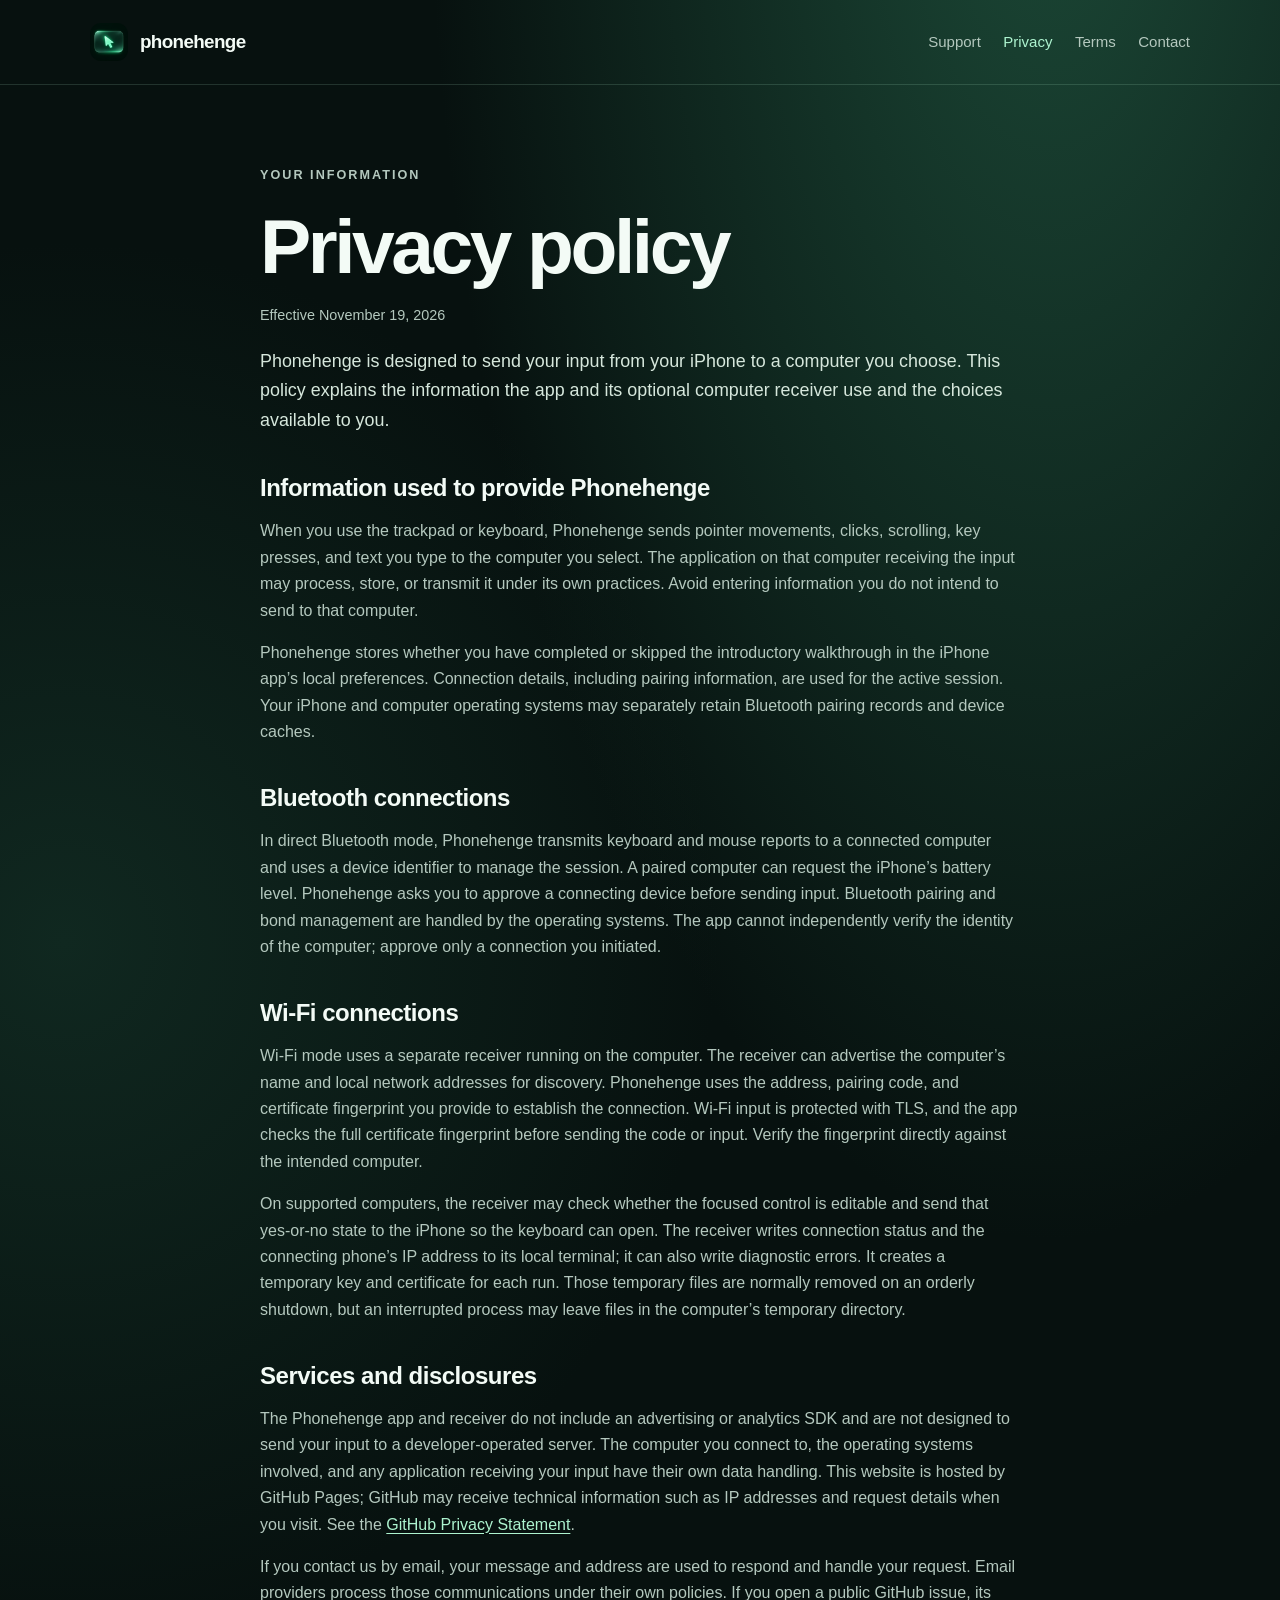
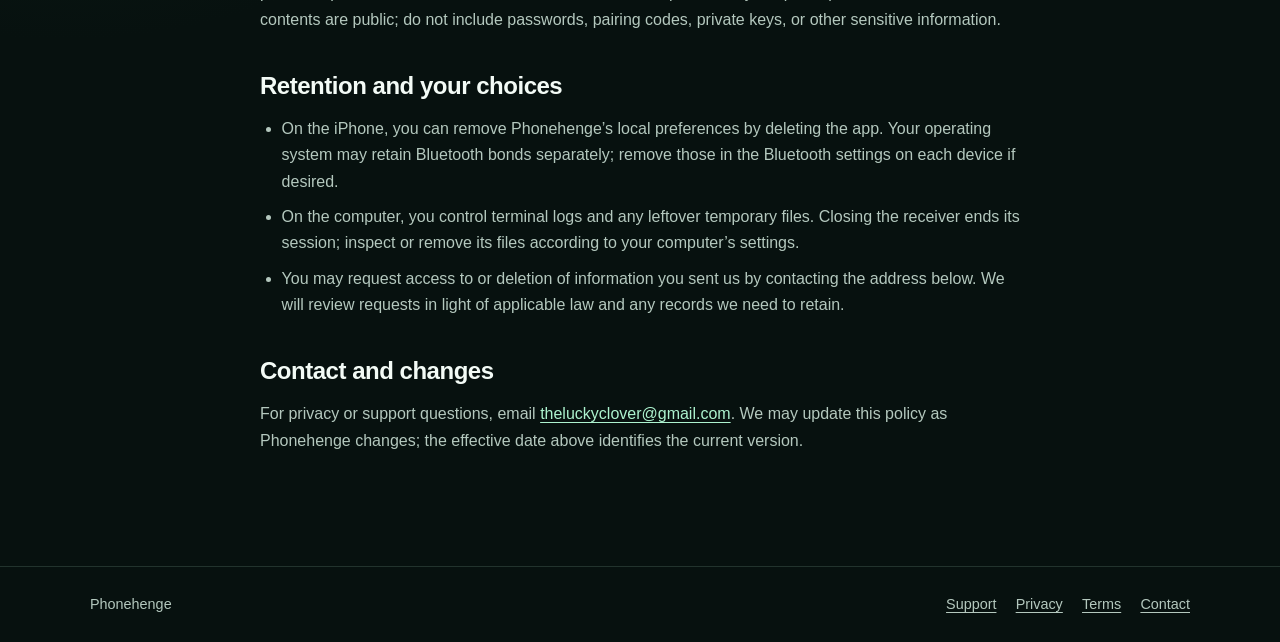
==== privacy.html @ 4506eaed "Create Phonehenge support and privacy site" ====
<!doctype html>
<html lang="en">
<head><meta charset="utf-8"><meta name="viewport" content="width=device-width, initial-scale=1"><meta name="description" content="How Phonehenge handles connection information and input data."><meta name="theme-color" content="#07110f"><title>Privacy policy — Phonehenge</title><link rel="icon" type="image/png" href="assets/phonehenge-icon.png"><link rel="stylesheet" href="styles.css"></head>
<body>
<a class="skip" href="#main">Skip to content</a>
<header class="site-header"><div class="wrap nav"><a class="brand" href="index.html"><img src="assets/phonehenge-icon.png" alt="" width="38" height="38">phonehenge</a><nav class="nav-links" aria-label="Main navigation"><a href="index.html">Support</a><a href="privacy.html" aria-current="page">Privacy</a><a href="terms.html">Terms</a><a href="mailto:theluckyclover@gmail.com">Contact</a></nav></div></header>
<main id="main"><article class="wrap legal">
<p class="eyebrow">Your information</p><h1>Privacy policy</h1><p class="updated">Effective November 19, 2026</p>
<p class="intro">Phonehenge is designed to send your input from your iPhone to a computer you choose. This policy explains the information the app and its optional computer receiver use and the choices available to you.</p>
<h2>Information used to provide Phonehenge</h2>
<p>When you use the trackpad or keyboard, Phonehenge sends pointer movements, clicks, scrolling, key presses, and text you type to the computer you select. The application on that computer receiving the input may process, store, or transmit it under its own practices. Avoid entering information you do not intend to send to that computer.</p>
<p>Phonehenge stores whether you have completed or skipped the introductory walkthrough in the iPhone app’s local preferences. Connection details, including pairing information, are used for the active session. Your iPhone and computer operating systems may separately retain Bluetooth pairing records and device caches.</p>
<h2>Bluetooth connections</h2>
<p>In direct Bluetooth mode, Phonehenge transmits keyboard and mouse reports to a connected computer and uses a device identifier to manage the session. A paired computer can request the iPhone’s battery level. Phonehenge asks you to approve a connecting device before sending input. Bluetooth pairing and bond management are handled by the operating systems. The app cannot independently verify the identity of the computer; approve only a connection you initiated.</p>
<h2>Wi-Fi connections</h2>
<p>Wi-Fi mode uses a separate receiver running on the computer. The receiver can advertise the computer’s name and local network addresses for discovery. Phonehenge uses the address, pairing code, and certificate fingerprint you provide to establish the connection. Wi-Fi input is protected with TLS, and the app checks the full certificate fingerprint before sending the code or input. Verify the fingerprint directly against the intended computer.</p>
<p>On supported computers, the receiver may check whether the focused control is editable and send that yes-or-no state to the iPhone so the keyboard can open. The receiver writes connection status and the connecting phone’s IP address to its local terminal; it can also write diagnostic errors. It creates a temporary key and certificate for each run. Those temporary files are normally removed on an orderly shutdown, but an interrupted process may leave files in the computer’s temporary directory.</p>
<h2>Services and disclosures</h2>
<p>The Phonehenge app and receiver do not include an advertising or analytics SDK and are not designed to send your input to a developer-operated server. The computer you connect to, the operating systems involved, and any application receiving your input have their own data handling. This website is hosted by GitHub Pages; GitHub may receive technical information such as IP addresses and request details when you visit. See the <a href="https://docs.github.com/en/site-policy/privacy-policies/github-privacy-statement">GitHub Privacy Statement</a>.</p>
<p>If you contact us by email, your message and address are used to respond and handle your request. Email providers process those communications under their own policies. If you open a public GitHub issue, its contents are public; do not include passwords, pairing codes, private keys, or other sensitive information.</p>
<h2>Retention and your choices</h2>
<ul>
  <li>On the iPhone, you can remove Phonehenge’s local preferences by deleting the app. Your operating system may retain Bluetooth bonds separately; remove those in the Bluetooth settings on each device if desired.</li>
  <li>On the computer, you control terminal logs and any leftover temporary files. Closing the receiver ends its session; inspect or remove its files according to your computer’s settings.</li>
  <li>You may request access to or deletion of information you sent us by contacting the address below. We will review requests in light of applicable law and any records we need to retain.</li>
</ul>
<h2>Contact and changes</h2>
<p>For privacy or support questions, email <a href="mailto:theluckyclover@gmail.com">theluckyclover@gmail.com</a>. We may update this policy as Phonehenge changes; the effective date above identifies the current version.</p>
</article></main>
<footer><div class="wrap footer-inner"><span>Phonehenge</span><nav class="footer-links" aria-label="Footer navigation"><a href="index.html">Support</a><a href="privacy.html">Privacy</a><a href="terms.html">Terms</a><a href="mailto:theluckyclover@gmail.com">Contact</a></nav></div></footer>
</body></html>
---- styles.css ----
:root{color-scheme:dark;--bg:#07110f;--panel:#10201c;--panel2:#142a23;--text:#f3fbf6;--muted:#b4c8be;--accent:#adf3cf;--line:rgba(190,245,214,.15);--max:1100px;font-family:ui-sans-serif,-apple-system,BlinkMacSystemFont,"Segoe UI",sans-serif}*{box-sizing:border-box}html{scroll-behavior:smooth}body{margin:0;background:radial-gradient(ellipse at 82% -10%,#1c4937 0,transparent 42%),radial-gradient(ellipse at 5% 42%,#102820 0,transparent 38%),var(--bg);color:var(--text);line-height:1.65}a{color:var(--accent);text-underline-offset:.2em}a:hover{text-decoration-thickness:2px}a:focus-visible{outline:3px solid var(--accent);outline-offset:4px;border-radius:3px}.skip{position:absolute;top:-4rem;left:1rem;background:var(--accent);color:#06120c;padding:.6rem 1rem;z-index:5}.skip:focus{top:1rem}.wrap{width:min(var(--max),calc(100% - 3rem));margin:auto}.site-header{border-bottom:1px solid var(--line)}.nav{min-height:84px;display:flex;align-items:center;justify-content:space-between;gap:1.5rem}.brand{display:inline-flex;align-items:center;gap:.75rem;text-decoration:none;color:var(--text);font-size:1.18rem;font-weight:750;letter-spacing:-.035em}.brand img{width:38px;height:38px;border-radius:11px}.nav-links{display:flex;align-items:center;gap:1.4rem;flex-wrap:wrap}.nav-links a{font-size:.94rem;color:var(--muted);text-decoration:none}.nav-links a:hover,.nav-links a[aria-current=page]{color:var(--accent)}main{min-height:65vh}.hero{display:grid;grid-template-columns:1.15fr .85fr;gap:4rem;align-items:center;padding:7rem 0 6rem}.eyebrow{color:var(--accent);font-size:.79rem;font-weight:750;letter-spacing:.16em;text-transform:uppercase;margin:0 0 1.1rem}h1,h2,h3{line-height:1.12;letter-spacing:-.045em;margin:0}h1{font-size:clamp(3.4rem,8vw,6.6rem);max-width:10ch;font-weight:750}h2{font-size:clamp(2rem,4vw,3rem)}h3{font-size:1.16rem;letter-spacing:-.02em}.lead{font-size:clamp(1.05rem,1.8vw,1.25rem);color:var(--muted);max-width:39rem;margin:1.6rem 0 2rem}.button{display:inline-flex;justify-content:center;align-items:center;min-height:48px;padding:.75rem 1.15rem;border-radius:13px;text-decoration:none;font-weight:700;background:var(--accent);color:#07150e;border:1px solid var(--accent)}.button.secondary{background:transparent;color:var(--text);border-color:rgba(200,255,222,.24)}.actions{display:flex;gap:.8rem;flex-wrap:wrap}.hero-visual{position:relative;min-height:385px;display:grid;place-items:center;border:1px solid var(--line);border-radius:36px;background:linear-gradient(140deg,rgba(173,243,207,.13),rgba(173,243,207,.025));box-shadow:0 30px 100px rgba(0,0,0,.25),inset 0 1px 0 rgba(255,255,255,.08);overflow:hidden}.hero-visual:before{content:"";position:absolute;width:240px;height:240px;border-radius:50%;background:rgba(58,233,151,.14);filter:blur(55px)}.hero-visual img{position:relative;width:min(62%,270px);aspect-ratio:1;border-radius:24%;box-shadow:0 28px 60px rgba(0,0,0,.35)}.section{padding:4.5rem 0;border-top:1px solid var(--line)}.section-head{max-width:700px;margin-bottom:2rem}.section-head p,.subtle{color:var(--muted)}.grid{display:grid;grid-template-columns:repeat(3,1fr);gap:1rem}.card{padding:1.5rem;border:1px solid var(--line);border-radius:20px;background:linear-gradient(135deg,rgba(255,255,255,.055),rgba(255,255,255,.015))}.card p{color:var(--muted);margin:.7rem 0 0}.badge{display:inline-block;border:1px solid rgba(173,243,207,.25);border-radius:999px;color:var(--accent);font-size:.8rem;font-weight:700;padding:.25rem .65rem;margin-bottom:1rem}.contact{display:flex;justify-content:space-between;align-items:center;gap:2rem}.legal{max-width:760px;padding:5rem 0 6rem}.legal h1{font-size:clamp(2.8rem,6vw,4.8rem);max-width:none}.legal h2{font-size:1.5rem;margin:2.5rem 0 .7rem;letter-spacing:-.02em}.legal p,.legal li{color:var(--muted)}.legal ul{padding-left:1.35rem}.legal li+li{margin-top:.55rem}.legal .intro{font-size:1.12rem;margin:1.2rem 0;color:#d6e7dc}.legal .updated{color:var(--muted);font-size:.9rem}footer{border-top:1px solid var(--line);padding:1.6rem 0;color:var(--muted);font-size:.9rem}.footer-inner{display:flex;justify-content:space-between;align-items:center;gap:1.2rem;flex-wrap:wrap}.footer-links{display:flex;gap:1.2rem;flex-wrap:wrap}.footer-links a{color:var(--muted)}@media(max-width:750px){.wrap{width:min(var(--max),calc(100% - 2rem))}.nav{padding:1rem 0;align-items:flex-start;flex-direction:column;gap:.8rem}.nav-links{gap:1rem}.hero{grid-template-columns:1fr;gap:2.5rem;padding:4.5rem 0 4rem}.hero-visual{min-height:300px}.grid{grid-template-columns:1fr}.section{padding:3.5rem 0}.contact{align-items:flex-start;flex-direction:column}.legal{padding:3.5rem 0 4.5rem}}@media(prefers-reduced-motion:reduce){html{scroll-behavior:auto}}
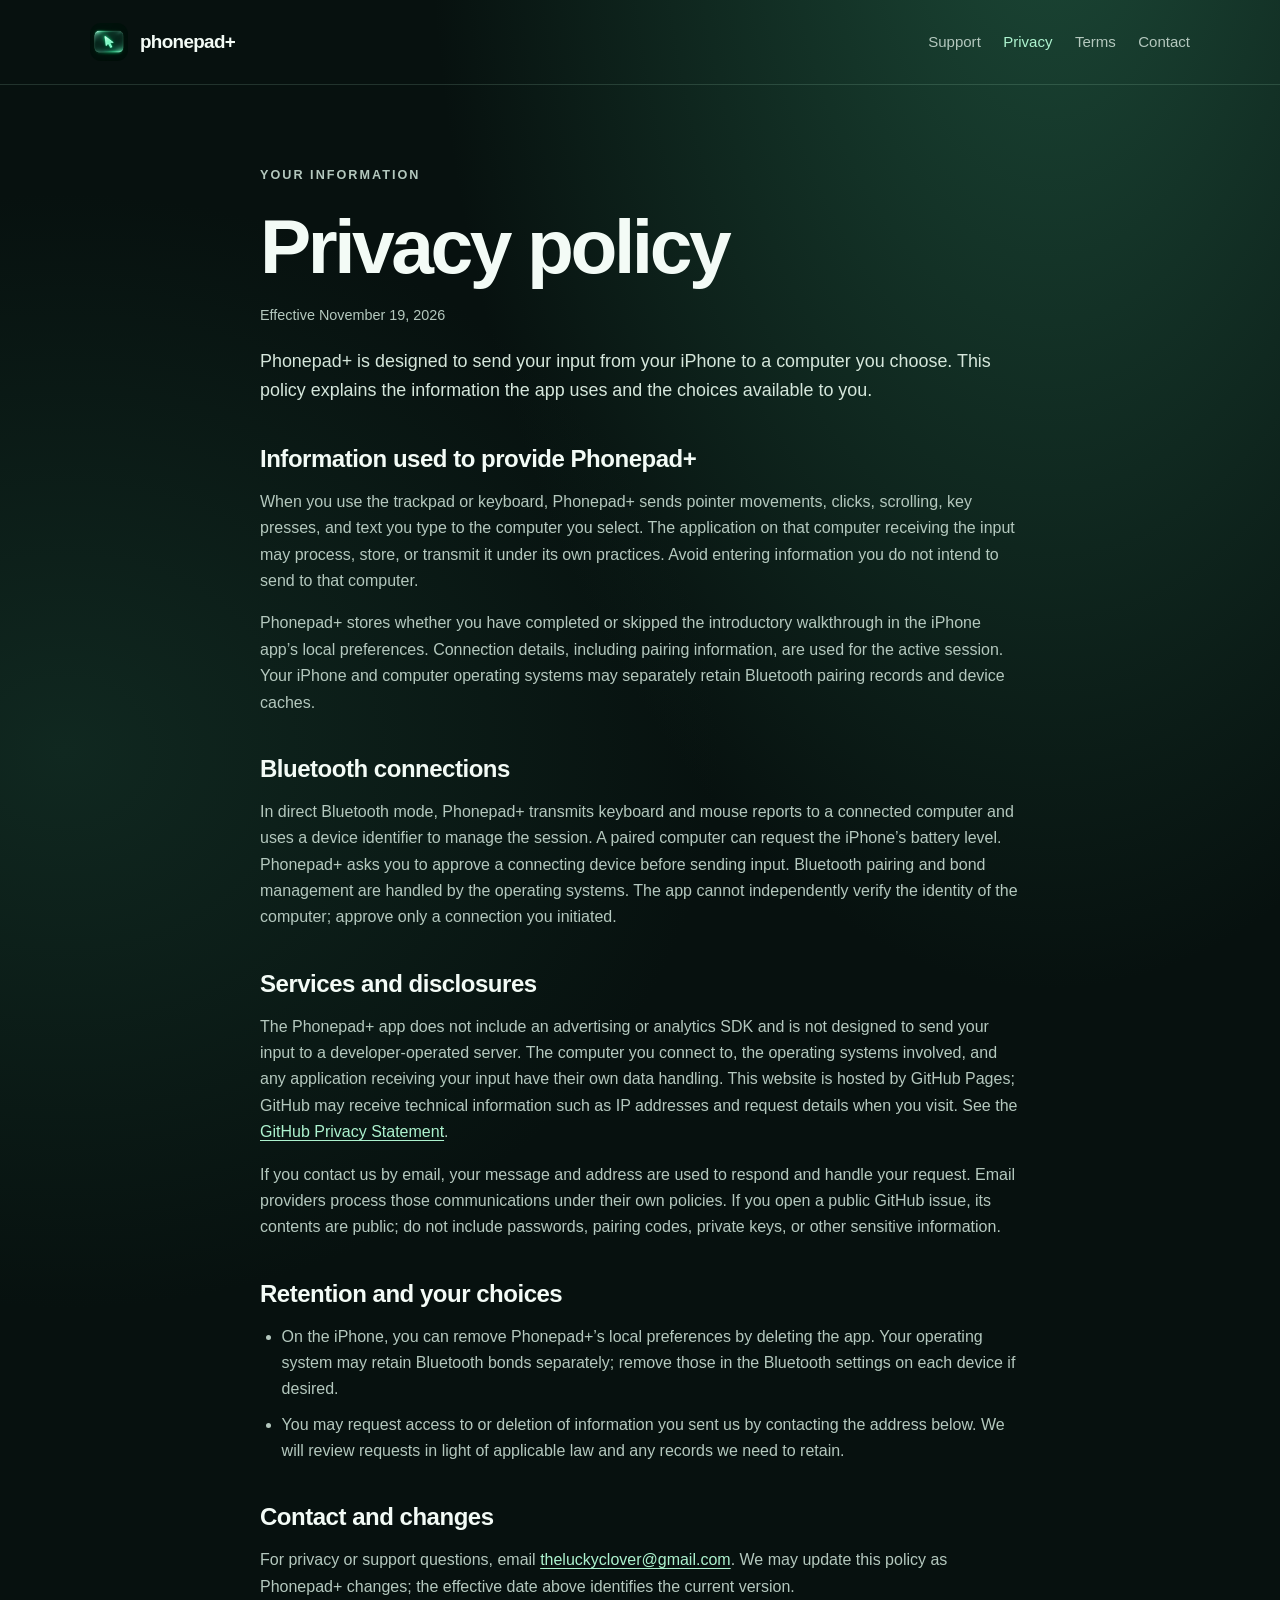
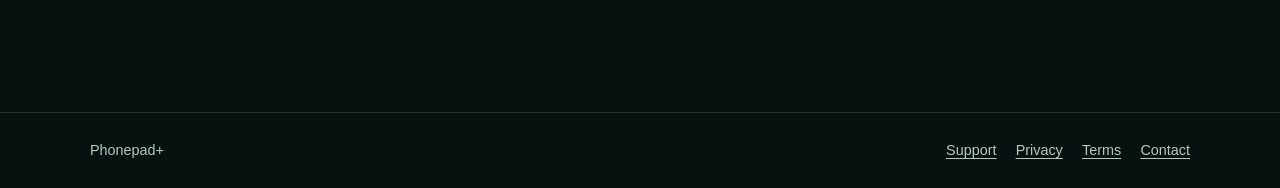
==== commit 9d524c7b: "Update support site for Bluetooth-only Phonepad+" ====
--- a/privacy.html
+++ b/privacy.html
@@ -1,31 +1,27 @@
 <!doctype html>
 <html lang="en">
-<head><meta charset="utf-8"><meta name="viewport" content="width=device-width, initial-scale=1"><meta name="description" content="How Phonehenge handles connection information and input data."><meta name="theme-color" content="#07110f"><title>Privacy policy — Phonehenge</title><link rel="icon" type="image/png" href="assets/phonehenge-icon.png"><link rel="stylesheet" href="styles.css"></head>
+<head><meta charset="utf-8"><meta name="viewport" content="width=device-width, initial-scale=1"><meta name="description" content="How Phonepad+ handles connection information and input data."><meta name="theme-color" content="#07110f"><title>Privacy policy — Phonepad+</title><link rel="icon" type="image/png" href="assets/phonepad-plus-icon.png"><link rel="stylesheet" href="styles.css"></head>
 <body>
 <a class="skip" href="#main">Skip to content</a>
-<header class="site-header"><div class="wrap nav"><a class="brand" href="index.html"><img src="assets/phonehenge-icon.png" alt="" width="38" height="38">phonehenge</a><nav class="nav-links" aria-label="Main navigation"><a href="index.html">Support</a><a href="privacy.html" aria-current="page">Privacy</a><a href="terms.html">Terms</a><a href="mailto:theluckyclover@gmail.com">Contact</a></nav></div></header>
+<header class="site-header"><div class="wrap nav"><a class="brand" href="index.html"><img src="assets/phonepad-plus-icon.png" alt="" width="38" height="38">phonepad+</a><nav class="nav-links" aria-label="Main navigation"><a href="index.html">Support</a><a href="privacy.html" aria-current="page">Privacy</a><a href="terms.html">Terms</a><a href="mailto:theluckyclover@gmail.com">Contact</a></nav></div></header>
 <main id="main"><article class="wrap legal">
 <p class="eyebrow">Your information</p><h1>Privacy policy</h1><p class="updated">Effective November 19, 2026</p>
-<p class="intro">Phonehenge is designed to send your input from your iPhone to a computer you choose. This policy explains the information the app and its optional computer receiver use and the choices available to you.</p>
-<h2>Information used to provide Phonehenge</h2>
-<p>When you use the trackpad or keyboard, Phonehenge sends pointer movements, clicks, scrolling, key presses, and text you type to the computer you select. The application on that computer receiving the input may process, store, or transmit it under its own practices. Avoid entering information you do not intend to send to that computer.</p>
-<p>Phonehenge stores whether you have completed or skipped the introductory walkthrough in the iPhone app’s local preferences. Connection details, including pairing information, are used for the active session. Your iPhone and computer operating systems may separately retain Bluetooth pairing records and device caches.</p>
+<p class="intro">Phonepad+ is designed to send your input from your iPhone to a computer you choose. This policy explains the information the app uses and the choices available to you.</p>
+<h2>Information used to provide Phonepad+</h2>
+<p>When you use the trackpad or keyboard, Phonepad+ sends pointer movements, clicks, scrolling, key presses, and text you type to the computer you select. The application on that computer receiving the input may process, store, or transmit it under its own practices. Avoid entering information you do not intend to send to that computer.</p>
+<p>Phonepad+ stores whether you have completed or skipped the introductory walkthrough in the iPhone app’s local preferences. Connection details, including pairing information, are used for the active session. Your iPhone and computer operating systems may separately retain Bluetooth pairing records and device caches.</p>
 <h2>Bluetooth connections</h2>
-<p>In direct Bluetooth mode, Phonehenge transmits keyboard and mouse reports to a connected computer and uses a device identifier to manage the session. A paired computer can request the iPhone’s battery level. Phonehenge asks you to approve a connecting device before sending input. Bluetooth pairing and bond management are handled by the operating systems. The app cannot independently verify the identity of the computer; approve only a connection you initiated.</p>
-<h2>Wi-Fi connections</h2>
-<p>Wi-Fi mode uses a separate receiver running on the computer. The receiver can advertise the computer’s name and local network addresses for discovery. Phonehenge uses the address, pairing code, and certificate fingerprint you provide to establish the connection. Wi-Fi input is protected with TLS, and the app checks the full certificate fingerprint before sending the code or input. Verify the fingerprint directly against the intended computer.</p>
-<p>On supported computers, the receiver may check whether the focused control is editable and send that yes-or-no state to the iPhone so the keyboard can open. The receiver writes connection status and the connecting phone’s IP address to its local terminal; it can also write diagnostic errors. It creates a temporary key and certificate for each run. Those temporary files are normally removed on an orderly shutdown, but an interrupted process may leave files in the computer’s temporary directory.</p>
+<p>In direct Bluetooth mode, Phonepad+ transmits keyboard and mouse reports to a connected computer and uses a device identifier to manage the session. A paired computer can request the iPhone’s battery level. Phonepad+ asks you to approve a connecting device before sending input. Bluetooth pairing and bond management are handled by the operating systems. The app cannot independently verify the identity of the computer; approve only a connection you initiated.</p>
 <h2>Services and disclosures</h2>
-<p>The Phonehenge app and receiver do not include an advertising or analytics SDK and are not designed to send your input to a developer-operated server. The computer you connect to, the operating systems involved, and any application receiving your input have their own data handling. This website is hosted by GitHub Pages; GitHub may receive technical information such as IP addresses and request details when you visit. See the <a href="https://docs.github.com/en/site-policy/privacy-policies/github-privacy-statement">GitHub Privacy Statement</a>.</p>
+<p>The Phonepad+ app does not include an advertising or analytics SDK and is not designed to send your input to a developer-operated server. The computer you connect to, the operating systems involved, and any application receiving your input have their own data handling. This website is hosted by GitHub Pages; GitHub may receive technical information such as IP addresses and request details when you visit. See the <a href="https://docs.github.com/en/site-policy/privacy-policies/github-privacy-statement">GitHub Privacy Statement</a>.</p>
 <p>If you contact us by email, your message and address are used to respond and handle your request. Email providers process those communications under their own policies. If you open a public GitHub issue, its contents are public; do not include passwords, pairing codes, private keys, or other sensitive information.</p>
 <h2>Retention and your choices</h2>
 <ul>
-  <li>On the iPhone, you can remove Phonehenge’s local preferences by deleting the app. Your operating system may retain Bluetooth bonds separately; remove those in the Bluetooth settings on each device if desired.</li>
-  <li>On the computer, you control terminal logs and any leftover temporary files. Closing the receiver ends its session; inspect or remove its files according to your computer’s settings.</li>
+  <li>On the iPhone, you can remove Phonepad+’s local preferences by deleting the app. Your operating system may retain Bluetooth bonds separately; remove those in the Bluetooth settings on each device if desired.</li>
   <li>You may request access to or deletion of information you sent us by contacting the address below. We will review requests in light of applicable law and any records we need to retain.</li>
 </ul>
 <h2>Contact and changes</h2>
-<p>For privacy or support questions, email <a href="mailto:theluckyclover@gmail.com">theluckyclover@gmail.com</a>. We may update this policy as Phonehenge changes; the effective date above identifies the current version.</p>
+<p>For privacy or support questions, email <a href="mailto:theluckyclover@gmail.com">theluckyclover@gmail.com</a>. We may update this policy as Phonepad+ changes; the effective date above identifies the current version.</p>
 </article></main>
-<footer><div class="wrap footer-inner"><span>Phonehenge</span><nav class="footer-links" aria-label="Footer navigation"><a href="index.html">Support</a><a href="privacy.html">Privacy</a><a href="terms.html">Terms</a><a href="mailto:theluckyclover@gmail.com">Contact</a></nav></div></footer>
+<footer><div class="wrap footer-inner"><span>Phonepad+</span><nav class="footer-links" aria-label="Footer navigation"><a href="index.html">Support</a><a href="privacy.html">Privacy</a><a href="terms.html">Terms</a><a href="mailto:theluckyclover@gmail.com">Contact</a></nav></div></footer>
 </body></html>
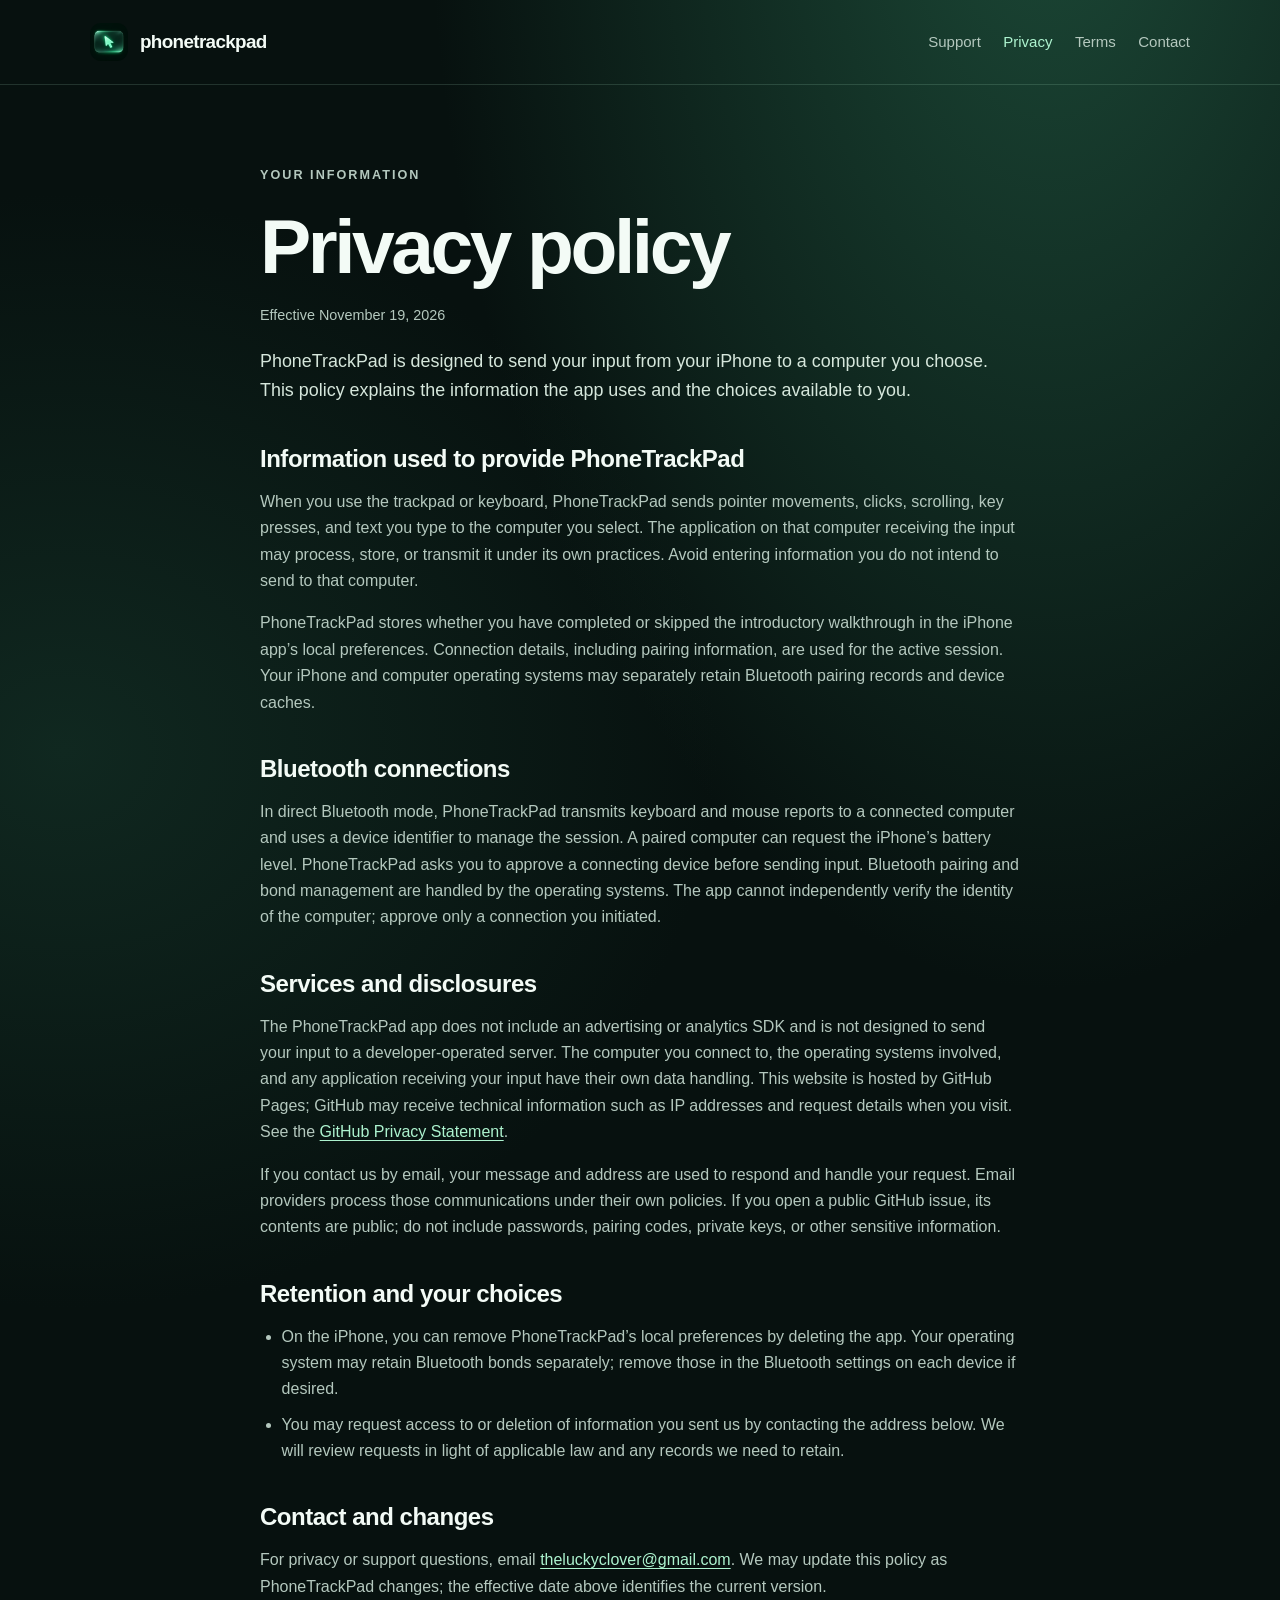
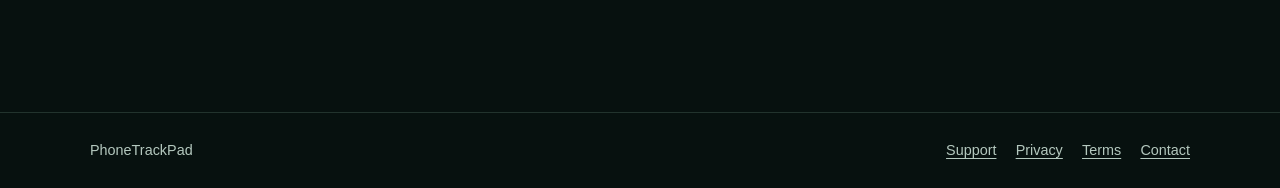
==== commit fd601e14: "Update public pages for PhoneTrackPad" ====
--- a/privacy.html
+++ b/privacy.html
@@ -1,27 +1,27 @@
 <!doctype html>
 <html lang="en">
-<head><meta charset="utf-8"><meta name="viewport" content="width=device-width, initial-scale=1"><meta name="description" content="How Phonepad+ handles connection information and input data."><meta name="theme-color" content="#07110f"><title>Privacy policy — Phonepad+</title><link rel="icon" type="image/png" href="assets/phonepad-plus-icon.png"><link rel="stylesheet" href="styles.css"></head>
+<head><meta charset="utf-8"><meta name="viewport" content="width=device-width, initial-scale=1"><meta name="description" content="How PhoneTrackPad handles connection information and input data."><meta name="theme-color" content="#07110f"><title>Privacy policy — PhoneTrackPad</title><link rel="icon" type="image/png" href="assets/phonepad-plus-icon.png"><link rel="stylesheet" href="styles.css"></head>
 <body>
 <a class="skip" href="#main">Skip to content</a>
-<header class="site-header"><div class="wrap nav"><a class="brand" href="index.html"><img src="assets/phonepad-plus-icon.png" alt="" width="38" height="38">phonepad+</a><nav class="nav-links" aria-label="Main navigation"><a href="index.html">Support</a><a href="privacy.html" aria-current="page">Privacy</a><a href="terms.html">Terms</a><a href="mailto:theluckyclover@gmail.com">Contact</a></nav></div></header>
+<header class="site-header"><div class="wrap nav"><a class="brand" href="index.html"><img src="assets/phonepad-plus-icon.png" alt="" width="38" height="38">phonetrackpad</a><nav class="nav-links" aria-label="Main navigation"><a href="index.html">Support</a><a href="privacy.html" aria-current="page">Privacy</a><a href="terms.html">Terms</a><a href="mailto:theluckyclover@gmail.com">Contact</a></nav></div></header>
 <main id="main"><article class="wrap legal">
 <p class="eyebrow">Your information</p><h1>Privacy policy</h1><p class="updated">Effective November 19, 2026</p>
-<p class="intro">Phonepad+ is designed to send your input from your iPhone to a computer you choose. This policy explains the information the app uses and the choices available to you.</p>
-<h2>Information used to provide Phonepad+</h2>
-<p>When you use the trackpad or keyboard, Phonepad+ sends pointer movements, clicks, scrolling, key presses, and text you type to the computer you select. The application on that computer receiving the input may process, store, or transmit it under its own practices. Avoid entering information you do not intend to send to that computer.</p>
-<p>Phonepad+ stores whether you have completed or skipped the introductory walkthrough in the iPhone app’s local preferences. Connection details, including pairing information, are used for the active session. Your iPhone and computer operating systems may separately retain Bluetooth pairing records and device caches.</p>
+<p class="intro">PhoneTrackPad is designed to send your input from your iPhone to a computer you choose. This policy explains the information the app uses and the choices available to you.</p>
+<h2>Information used to provide PhoneTrackPad</h2>
+<p>When you use the trackpad or keyboard, PhoneTrackPad sends pointer movements, clicks, scrolling, key presses, and text you type to the computer you select. The application on that computer receiving the input may process, store, or transmit it under its own practices. Avoid entering information you do not intend to send to that computer.</p>
+<p>PhoneTrackPad stores whether you have completed or skipped the introductory walkthrough in the iPhone app’s local preferences. Connection details, including pairing information, are used for the active session. Your iPhone and computer operating systems may separately retain Bluetooth pairing records and device caches.</p>
 <h2>Bluetooth connections</h2>
-<p>In direct Bluetooth mode, Phonepad+ transmits keyboard and mouse reports to a connected computer and uses a device identifier to manage the session. A paired computer can request the iPhone’s battery level. Phonepad+ asks you to approve a connecting device before sending input. Bluetooth pairing and bond management are handled by the operating systems. The app cannot independently verify the identity of the computer; approve only a connection you initiated.</p>
+<p>In direct Bluetooth mode, PhoneTrackPad transmits keyboard and mouse reports to a connected computer and uses a device identifier to manage the session. A paired computer can request the iPhone’s battery level. PhoneTrackPad asks you to approve a connecting device before sending input. Bluetooth pairing and bond management are handled by the operating systems. The app cannot independently verify the identity of the computer; approve only a connection you initiated.</p>
 <h2>Services and disclosures</h2>
-<p>The Phonepad+ app does not include an advertising or analytics SDK and is not designed to send your input to a developer-operated server. The computer you connect to, the operating systems involved, and any application receiving your input have their own data handling. This website is hosted by GitHub Pages; GitHub may receive technical information such as IP addresses and request details when you visit. See the <a href="https://docs.github.com/en/site-policy/privacy-policies/github-privacy-statement">GitHub Privacy Statement</a>.</p>
+<p>The PhoneTrackPad app does not include an advertising or analytics SDK and is not designed to send your input to a developer-operated server. The computer you connect to, the operating systems involved, and any application receiving your input have their own data handling. This website is hosted by GitHub Pages; GitHub may receive technical information such as IP addresses and request details when you visit. See the <a href="https://docs.github.com/en/site-policy/privacy-policies/github-privacy-statement">GitHub Privacy Statement</a>.</p>
 <p>If you contact us by email, your message and address are used to respond and handle your request. Email providers process those communications under their own policies. If you open a public GitHub issue, its contents are public; do not include passwords, pairing codes, private keys, or other sensitive information.</p>
 <h2>Retention and your choices</h2>
 <ul>
-  <li>On the iPhone, you can remove Phonepad+’s local preferences by deleting the app. Your operating system may retain Bluetooth bonds separately; remove those in the Bluetooth settings on each device if desired.</li>
+  <li>On the iPhone, you can remove PhoneTrackPad’s local preferences by deleting the app. Your operating system may retain Bluetooth bonds separately; remove those in the Bluetooth settings on each device if desired.</li>
   <li>You may request access to or deletion of information you sent us by contacting the address below. We will review requests in light of applicable law and any records we need to retain.</li>
 </ul>
 <h2>Contact and changes</h2>
-<p>For privacy or support questions, email <a href="mailto:theluckyclover@gmail.com">theluckyclover@gmail.com</a>. We may update this policy as Phonepad+ changes; the effective date above identifies the current version.</p>
+<p>For privacy or support questions, email <a href="mailto:theluckyclover@gmail.com">theluckyclover@gmail.com</a>. We may update this policy as PhoneTrackPad changes; the effective date above identifies the current version.</p>
 </article></main>
-<footer><div class="wrap footer-inner"><span>Phonepad+</span><nav class="footer-links" aria-label="Footer navigation"><a href="index.html">Support</a><a href="privacy.html">Privacy</a><a href="terms.html">Terms</a><a href="mailto:theluckyclover@gmail.com">Contact</a></nav></div></footer>
+<footer><div class="wrap footer-inner"><span>PhoneTrackPad</span><nav class="footer-links" aria-label="Footer navigation"><a href="index.html">Support</a><a href="privacy.html">Privacy</a><a href="terms.html">Terms</a><a href="mailto:theluckyclover@gmail.com">Contact</a></nav></div></footer>
 </body></html>
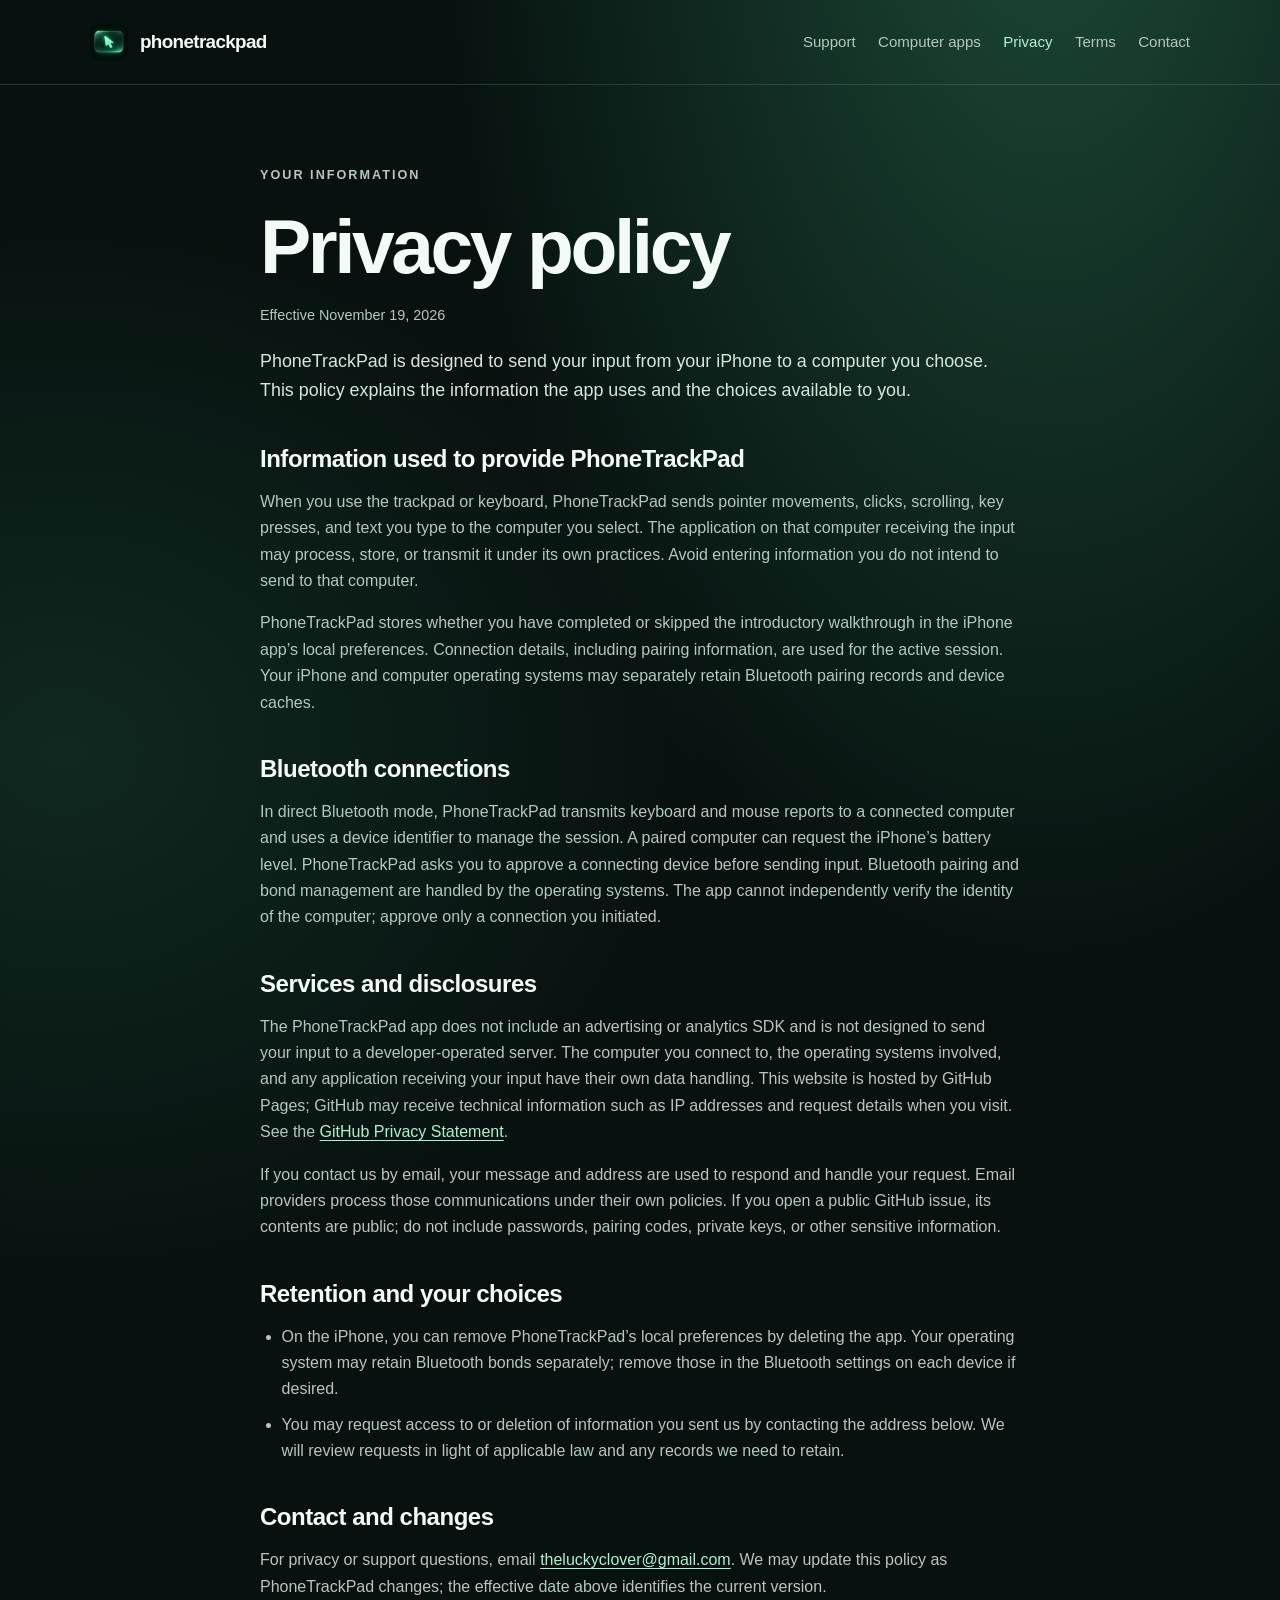
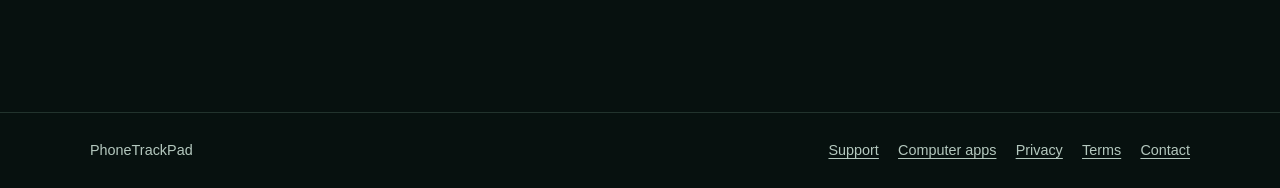
==== commit f4ae6061: "Add computer apps download page" ====
--- a/privacy.html
+++ b/privacy.html
@@ -3,7 +3,7 @@
 <head><meta charset="utf-8"><meta name="viewport" content="width=device-width, initial-scale=1"><meta name="description" content="How PhoneTrackPad handles connection information and input data."><meta name="theme-color" content="#07110f"><title>Privacy policy — PhoneTrackPad</title><link rel="icon" type="image/png" href="assets/phonepad-plus-icon.png"><link rel="stylesheet" href="styles.css"></head>
 <body>
 <a class="skip" href="#main">Skip to content</a>
-<header class="site-header"><div class="wrap nav"><a class="brand" href="index.html"><img src="assets/phonepad-plus-icon.png" alt="" width="38" height="38">phonetrackpad</a><nav class="nav-links" aria-label="Main navigation"><a href="index.html">Support</a><a href="privacy.html" aria-current="page">Privacy</a><a href="terms.html">Terms</a><a href="mailto:theluckyclover@gmail.com">Contact</a></nav></div></header>
+<header class="site-header"><div class="wrap nav"><a class="brand" href="index.html"><img src="assets/phonepad-plus-icon.png" alt="" width="38" height="38">phonetrackpad</a><nav class="nav-links" aria-label="Main navigation"><a href="index.html">Support</a><a href="downloads.html">Computer apps</a><a href="privacy.html" aria-current="page">Privacy</a><a href="terms.html">Terms</a><a href="mailto:theluckyclover@gmail.com">Contact</a></nav></div></header>
 <main id="main"><article class="wrap legal">
 <p class="eyebrow">Your information</p><h1>Privacy policy</h1><p class="updated">Effective November 19, 2026</p>
 <p class="intro">PhoneTrackPad is designed to send your input from your iPhone to a computer you choose. This policy explains the information the app uses and the choices available to you.</p>
@@ -23,5 +23,5 @@
 <h2>Contact and changes</h2>
 <p>For privacy or support questions, email <a href="mailto:theluckyclover@gmail.com">theluckyclover@gmail.com</a>. We may update this policy as PhoneTrackPad changes; the effective date above identifies the current version.</p>
 </article></main>
-<footer><div class="wrap footer-inner"><span>PhoneTrackPad</span><nav class="footer-links" aria-label="Footer navigation"><a href="index.html">Support</a><a href="privacy.html">Privacy</a><a href="terms.html">Terms</a><a href="mailto:theluckyclover@gmail.com">Contact</a></nav></div></footer>
+<footer><div class="wrap footer-inner"><span>PhoneTrackPad</span><nav class="footer-links" aria-label="Footer navigation"><a href="index.html">Support</a><a href="downloads.html">Computer apps</a><a href="privacy.html">Privacy</a><a href="terms.html">Terms</a><a href="mailto:theluckyclover@gmail.com">Contact</a></nav></div></footer>
 </body></html>
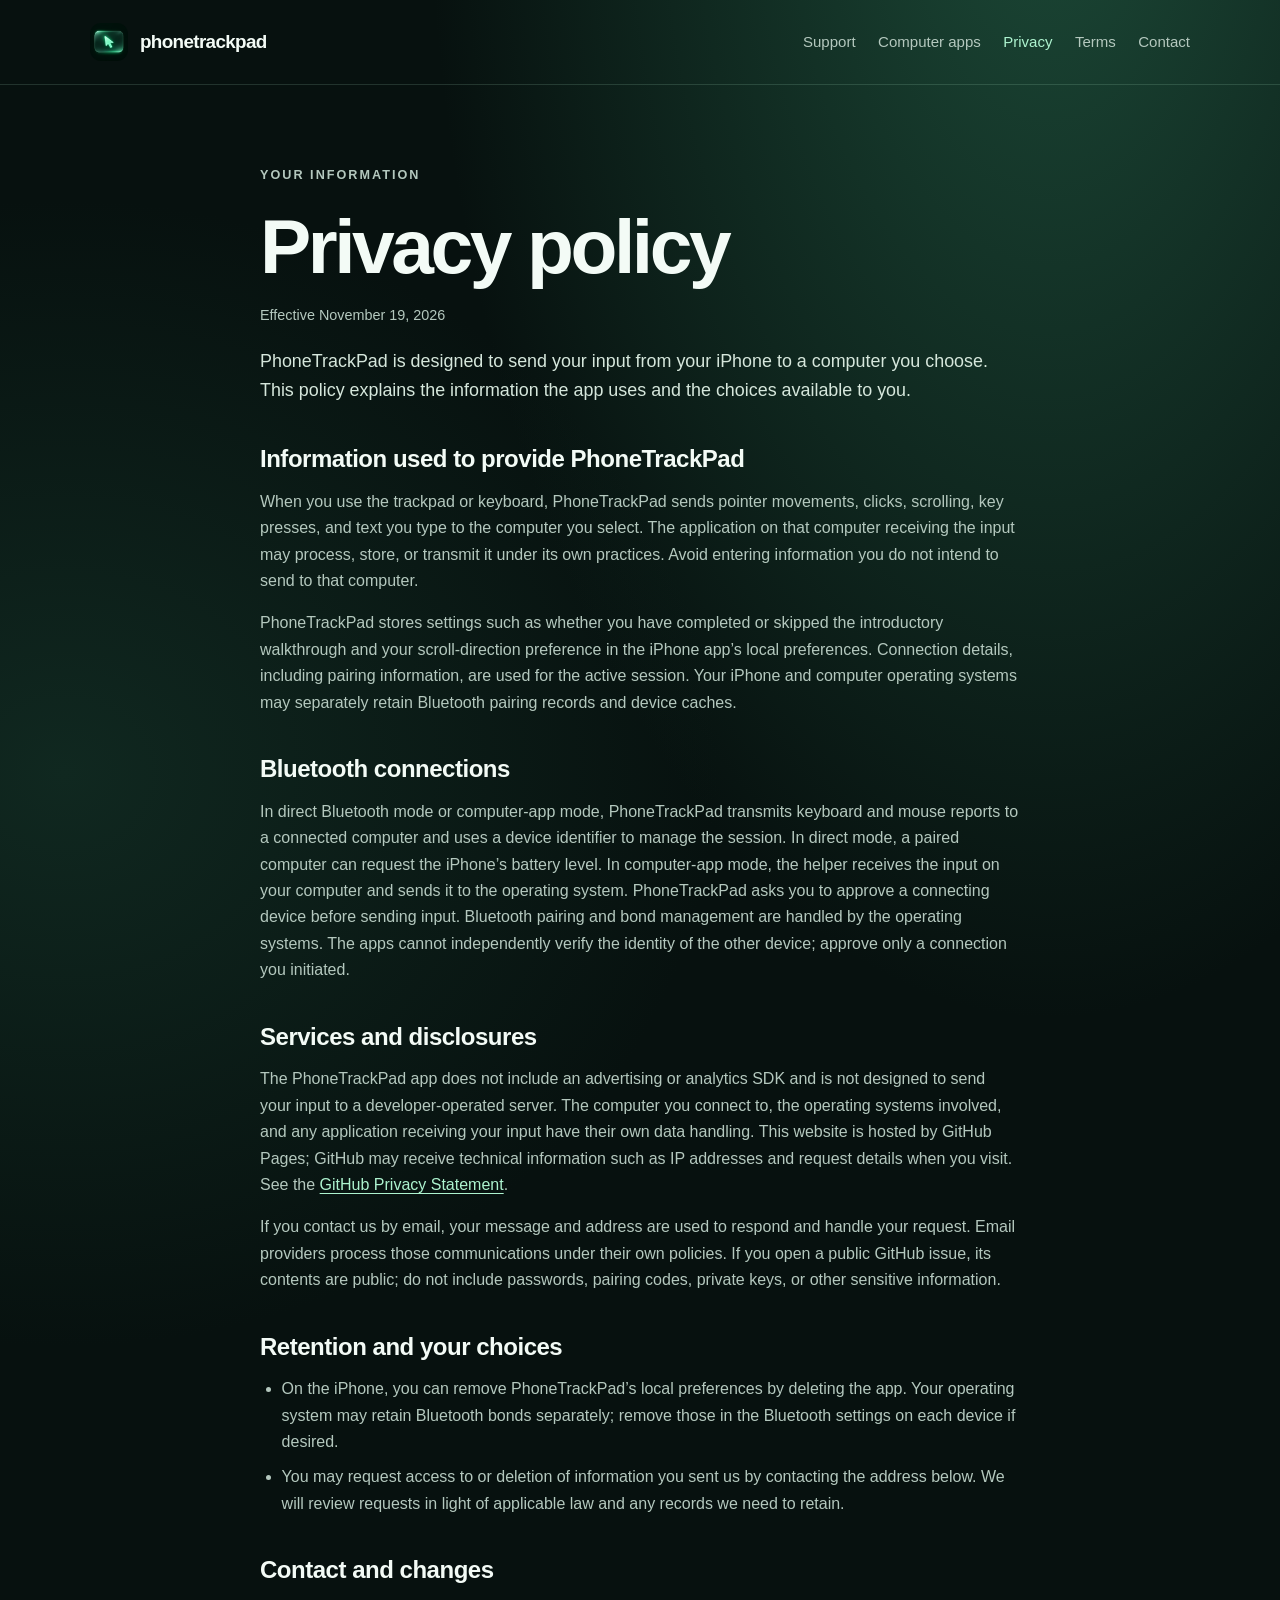
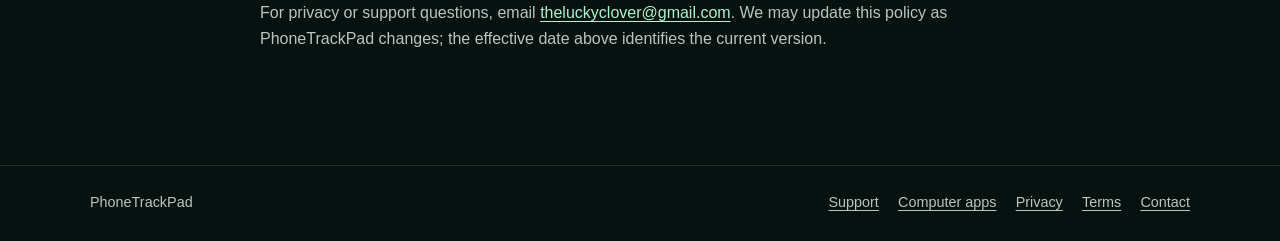
==== commit 721a9baf: "Describe computer app privacy" ====
--- a/privacy.html
+++ b/privacy.html
@@ -9,9 +9,9 @@
 <p class="intro">PhoneTrackPad is designed to send your input from your iPhone to a computer you choose. This policy explains the information the app uses and the choices available to you.</p>
 <h2>Information used to provide PhoneTrackPad</h2>
 <p>When you use the trackpad or keyboard, PhoneTrackPad sends pointer movements, clicks, scrolling, key presses, and text you type to the computer you select. The application on that computer receiving the input may process, store, or transmit it under its own practices. Avoid entering information you do not intend to send to that computer.</p>
-<p>PhoneTrackPad stores whether you have completed or skipped the introductory walkthrough in the iPhone app’s local preferences. Connection details, including pairing information, are used for the active session. Your iPhone and computer operating systems may separately retain Bluetooth pairing records and device caches.</p>
+<p>PhoneTrackPad stores settings such as whether you have completed or skipped the introductory walkthrough and your scroll-direction preference in the iPhone app’s local preferences. Connection details, including pairing information, are used for the active session. Your iPhone and computer operating systems may separately retain Bluetooth pairing records and device caches.</p>
 <h2>Bluetooth connections</h2>
-<p>In direct Bluetooth mode, PhoneTrackPad transmits keyboard and mouse reports to a connected computer and uses a device identifier to manage the session. A paired computer can request the iPhone’s battery level. PhoneTrackPad asks you to approve a connecting device before sending input. Bluetooth pairing and bond management are handled by the operating systems. The app cannot independently verify the identity of the computer; approve only a connection you initiated.</p>
+<p>In direct Bluetooth mode or computer-app mode, PhoneTrackPad transmits keyboard and mouse reports to a connected computer and uses a device identifier to manage the session. In direct mode, a paired computer can request the iPhone’s battery level. In computer-app mode, the helper receives the input on your computer and sends it to the operating system. PhoneTrackPad asks you to approve a connecting device before sending input. Bluetooth pairing and bond management are handled by the operating systems. The apps cannot independently verify the identity of the other device; approve only a connection you initiated.</p>
 <h2>Services and disclosures</h2>
 <p>The PhoneTrackPad app does not include an advertising or analytics SDK and is not designed to send your input to a developer-operated server. The computer you connect to, the operating systems involved, and any application receiving your input have their own data handling. This website is hosted by GitHub Pages; GitHub may receive technical information such as IP addresses and request details when you visit. See the <a href="https://docs.github.com/en/site-policy/privacy-policies/github-privacy-statement">GitHub Privacy Statement</a>.</p>
 <p>If you contact us by email, your message and address are used to respond and handle your request. Email providers process those communications under their own policies. If you open a public GitHub issue, its contents are public; do not include passwords, pairing codes, private keys, or other sensitive information.</p>
